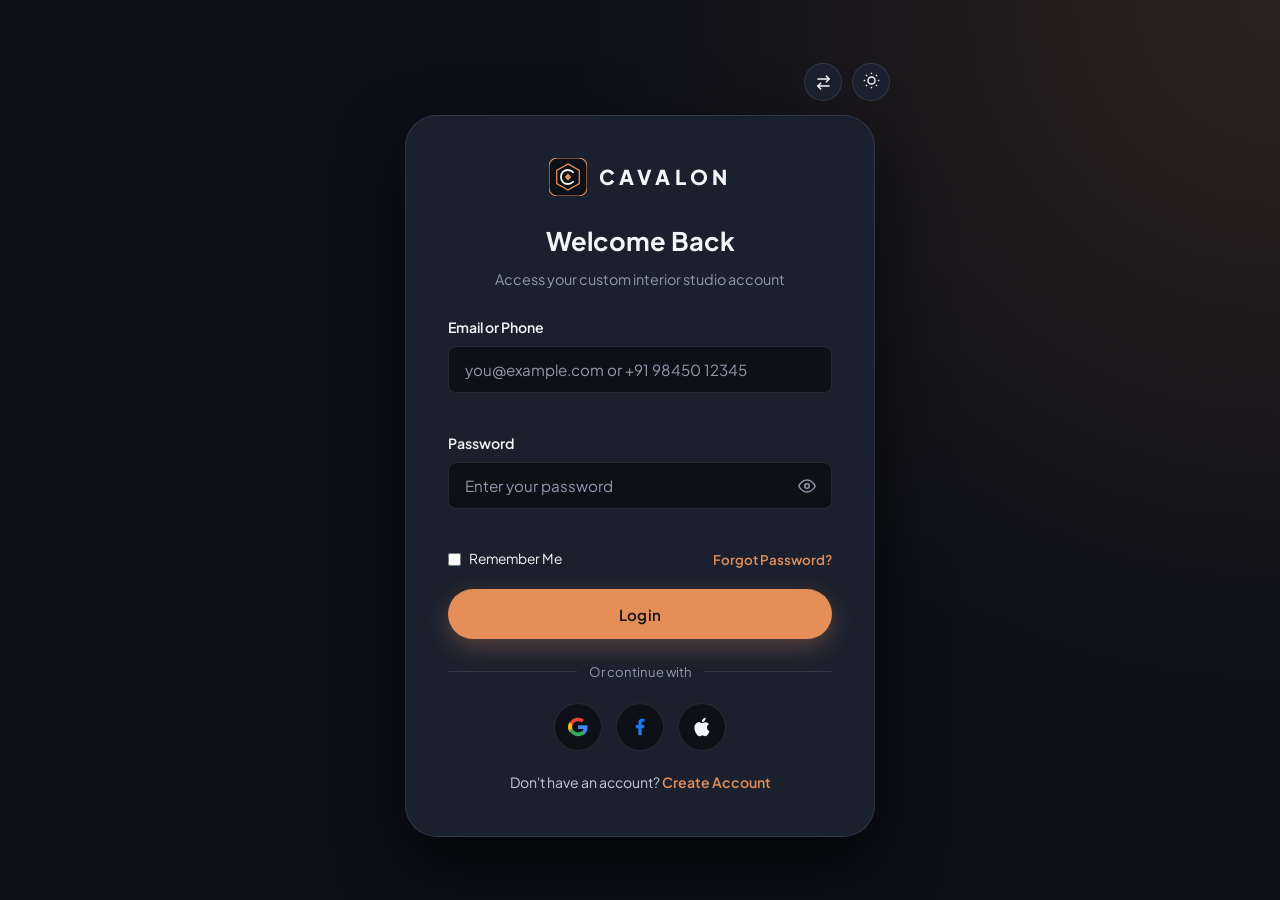
==== login.html @ 158937ce "Initial commit: CAVALON automotive interior customization website" ====
<!DOCTYPE html>
<html lang="en" data-theme="dark" dir="ltr">
<head>
  <meta charset="UTF-8" />
  <meta name="viewport" content="width=device-width, initial-scale=1.0" />
  <title>Login — CAVALON Automotive Interiors</title>
  <meta name="description" content="Sign in to your CAVALON client account to track bespoke interior builds and saved cabin specifications." />
  <link rel="icon" type="image/svg+xml" href="assets/images/favicon.svg" />
  <link rel="preconnect" href="https://fonts.googleapis.com" />
  <link rel="preconnect" href="https://fonts.gstatic.com" crossorigin />
  <link href="https://fonts.googleapis.com/css2?family=Plus+Jakarta+Sans:wght@400;500;600;700;800&display=swap" rel="stylesheet" />
  <link rel="stylesheet" href="assets/css/styles.css" />
  <link rel="stylesheet" href="assets/css/pages.css" />
</head>
<body>
  <main class="auth-page">
    <div class="auth-top-controls">
      <button type="button" class="icon-toggle-btn" id="rtl-toggle-btn" aria-label="Toggle RTL / LTR Layout" title="Toggle RTL / LTR">
        <svg width="17" height="17" viewBox="0 0 24 24" fill="none" stroke="currentColor" stroke-width="2" stroke-linecap="round" stroke-linejoin="round" aria-hidden="true"><polyline points="16 3 20 7 16 11"/><line x1="4" y1="7" x2="20" y2="7"/><polyline points="8 13 4 17 8 21"/><line x1="20" y1="17" x2="4" y2="17"/></svg>
      </button>
      <button type="button" class="icon-toggle-btn" id="theme-toggle-btn" aria-label="Toggle Light/Dark Mode"><span class="theme-icon-slot"></span></button>
    </div>

    <div class="auth-card hero-reveal-1">
      <div class="auth-card-brand">
        <a href="index.html" class="brand-lockup" aria-label="CAVALON Home">
          <svg class="brand-logo-mark" viewBox="0 0 64 64" fill="none" aria-hidden="true">
            <rect width="64" height="64" rx="14" fill="#0D1017" stroke="#E58E58" stroke-width="1.8"/>
            <polygon points="32,10 51,21 51,43 32,54 13,43 13,21" stroke="#E58E58" stroke-width="2.2" fill="none"/>
            <path d="M40.5 24C38.2 21.5 35.1 20.2 31.6 20.2C25 20.2 20.2 25.2 20.2 32C20.2 38.8 25 43.8 31.6 43.8C35.1 43.8 38.2 42.5 40.5 40" stroke="#F3F5F8" stroke-width="3" stroke-linecap="round"/>
            <path d="M32 25.5L37.5 32L32 38.5L26.5 32L32 25.5Z" fill="#E58E58"/>
          </svg>
          <span class="brand-wordmark">CAVALON</span>
        </a>
      </div>

      <h1 style="font-family: var(--font-display); font-size: 1.6rem; text-align: center; margin-bottom: 6px;">Welcome Back</h1>
      <p style="text-align: center; color: var(--text-muted); font-size: 0.9rem; margin-bottom: 24px;">Access your custom interior studio account</p>

      <form id="login-form" novalidate style="display: grid; gap: 14px;">
        <div class="form-group">
          <label class="form-label" for="login-id">Email or Phone</label>
          <input type="text" id="login-id" class="form-control" placeholder="you@example.com or +91 98450 12345" required />
          <span class="form-error" id="err-login-id"></span>
        </div>

        <div class="form-group">
          <label class="form-label" for="login-pass">Password</label>
          <div class="password-wrap">
            <input type="password" id="login-pass" class="form-control" placeholder="Enter your password" required />
            <button type="button" class="eye-toggle-btn" data-toggle-pw="login-pass" aria-label="Toggle password visibility">
              <svg width="18" height="18" viewBox="0 0 24 24" fill="none" stroke="currentColor" stroke-width="2"><path d="M1 12s4-8 11-8 11 8 11 8-4 8-11 8-11-8-11-8z"/><circle cx="12" cy="12" r="3"/></svg>
            </button>
          </div>
          <span class="form-error" id="err-login-pass"></span>
        </div>

        <div style="display: flex; align-items: center; justify-content: space-between; font-size: 0.86rem;">
          <label style="display: inline-flex; align-items: center; gap: 8px; cursor: pointer;">
            <input type="checkbox" id="remember-me" style="accent-color: var(--accent);" />
            <span>Remember Me</span>
          </label>
          <button type="button" id="forgot-pw-btn" style="color: var(--accent); font-weight: 600;">Forgot Password?</button>
        </div>

        <div id="login-feedback" class="form-feedback" role="alert"></div>

        <button type="submit" class="btn btn-primary" style="width: 100%; margin-top: 4px;">Login</button>
      </form>

      <div style="display: flex; align-items: center; gap: 12px; margin-top: 22px; color: var(--text-muted); font-size: 0.82rem;">
        <span style="flex: 1; height: 1px; background: var(--border-color);"></span>
        <span>Or continue with</span>
        <span style="flex: 1; height: 1px; background: var(--border-color);"></span>
      </div>

      <div class="social-auth-row">
        <button type="button" class="social-auth-icon g-btn" data-social="Google" aria-label="Continue with Google">
          <svg width="20" height="20" viewBox="0 0 24 24"><path fill="#EA4335" d="M12 5c1.6 0 3 .6 4.1 1.6l3.1-3.1C17.3 1.7 14.8 1 12 1 7.4 1 3.5 3.6 1.6 7.4l3.7 2.8C6.2 7.2 8.9 5 12 5z"/><path fill="#4285F4" d="M23.5 12.3c0-.8-.1-1.6-.2-2.3H12v4.5h6.5c-.3 1.5-1.1 2.8-2.4 3.6l3.7 2.9c2.2-2 3.7-5 3.7-8.7z"/><path fill="#FBBC05" d="M5.3 14.8c-.2-.8-.4-1.8-.4-2.8s.2-2 .4-2.8L1.6 6.4C.6 8.1 0 10 0 12s.6 3.9 1.6 5.6l3.7-2.8z"/><path fill="#34A853" d="M12 23c3.2 0 6-1.1 8-2.9l-3.7-2.9c-1.1.7-2.5 1.2-4.3 1.2-3.1 0-5.8-2.1-6.7-5L1.6 16.2C3.5 20.1 7.4 23 12 23z"/></svg>
        </button>
        <button type="button" class="social-auth-icon f-btn" data-social="Facebook" aria-label="Continue with Facebook">
          <svg width="20" height="20" viewBox="0 0 24 24" fill="#1877F2"><path d="M14 13.5h2.5l1-4H14v-2c0-1.03 0-2 2-2h1.5V2.14c-.326-.043-1.557-.14-2.857-.14C11.928 2 10 3.657 10 6.7v2.8H7v4h3V22h4v-8.5z"/></svg>
        </button>
        <button type="button" class="social-auth-icon a-btn" data-social="Apple" aria-label="Continue with Apple">
          <svg width="20" height="20" viewBox="0 0 24 24" fill="currentColor"><path d="M16.365 1.43c0 1.14-.493 2.27-1.177 3.08-.744.9-1.99 1.57-2.987 1.57-.12 0-.23-.02-.3-.03-.01-.06-.04-.22-.04-.39 0-1.15.572-2.27 1.206-2.98.804-.94 2.142-1.64 3.248-1.68.03.13.05.28.05.43zm4.565 15.71c-.03.07-.463 1.58-1.518 3.12-.945 1.34-1.94 2.71-3.43 2.71-1.517 0-1.9-.88-3.63-.88-1.698 0-2.302.91-3.67.91-1.377 0-2.332-1.26-3.428-2.8-1.287-1.82-2.323-4.63-2.323-7.28 0-4.28 2.797-6.55 5.552-6.55 1.448 0 2.675.95 3.6.95.865 0 2.222-1.01 3.902-1.01.613 0 2.886.06 4.374 2.19-.13.09-2.383 1.37-2.383 4.19 0 3.26 2.854 4.42 2.955 4.45z"/></svg>
        </button>
      </div>

      <div style="text-align: center; font-size: 0.88rem;">
        <p style="color: var(--text-secondary);">Don't have an account? <a href="signup.html" style="color: var(--accent); font-weight: 600;">Create Account</a></p>
      </div>
    </div>
  </main>

  <script src="assets/js/main.js"></script>
  <script>
    document.querySelectorAll('[data-toggle-pw]').forEach((btn) => {
      btn.addEventListener('click', () => {
        const input = document.getElementById(btn.getAttribute('data-toggle-pw'));
        input.type = input.type === 'password' ? 'text' : 'password';
      });
    });

    document.getElementById('forgot-pw-btn').addEventListener('click', () => {
      const fb = document.getElementById('login-feedback');
      fb.className = 'form-feedback success';
      fb.textContent = 'Password reset flow ready — connect your authentication backend to dispatch reset links.';
    });

    document.querySelectorAll('[data-social]').forEach((btn) => {
      btn.addEventListener('click', () => {
        const fb = document.getElementById('login-feedback');
        fb.className = 'form-feedback success';
        fb.textContent = `${btn.getAttribute('data-social')} OAuth provider selected (frontend UI ready for backend OAuth integration).`;
      });
    });

    document.getElementById('login-form').addEventListener('submit', (e) => {
      e.preventDefault();
      let valid = true;
      const idVal = document.getElementById('login-id').value.trim();
      const pwVal = document.getElementById('login-pass').value;
      const isEmail = /^[^\s@]+@[^\s@]+\.[^\s@]+$/.test(idVal);
      const isPhone = idVal.replace(/\D/g, '').length >= 8;

      document.getElementById('err-login-id').textContent = (isEmail || isPhone) ? '' : 'Enter a valid email address or phone number.';
      if (!(isEmail || isPhone)) valid = false;

      document.getElementById('err-login-pass').textContent = pwVal.length >= 6 ? '' : 'Password must be at least 6 characters.';
      if (pwVal.length < 6) valid = false;

      const fb = document.getElementById('login-feedback');
      if (!valid) {
        fb.className = 'form-feedback error';
        fb.textContent = 'Please check your credentials and try again.';
        return;
      }
      fb.className = 'form-feedback success';
      fb.textContent = 'Credentials validated (frontend demo — connect your authentication API to sign in).';
    });
  </script>
</body>
</html>
---- assets/css/styles.css ----
/* ==========================================================================
   CAVALON — Luxury Automotive Interior Customization
   Design System, Theme Tokens, RTL Support, Animations & Responsive Layout
   ========================================================================== */

:root {
  /* Light Mode Palette — Silk Stone, Midnight Slate & Burnished Copper */
  --bg-primary: #F8F6F3;
  --bg-secondary: #EFECE6;
  --bg-elevated: #FFFFFF;
  --bg-glass: rgba(248, 246, 243, 0.88);
  --bg-dark-surface: #111520;
  --bg-footer: #0B0E16;

  --text-primary: #121621;
  --text-secondary: #434B5C;
  --text-muted: #687185;
  --text-inverse: #F8F6F3;
  --text-footer: #EBEEF5;
  --text-footer-muted: #9BA3B4;

  --accent: #C96F3B;
  --accent-hover: #B05B2A;
  --accent-light: rgba(201, 111, 59, 0.14);
  --accent-glow: rgba(201, 111, 59, 0.28);

  --border-color: rgba(18, 22, 33, 0.11);
  --border-strong: rgba(18, 22, 33, 0.22);
  --shadow-sm: 0 4px 16px rgba(11, 14, 22, 0.06);
  --shadow-md: 0 12px 32px rgba(11, 14, 22, 0.09);
  --shadow-lg: 0 24px 60px rgba(11, 14, 22, 0.14);

  --header-height: 78px;
  --container-max: 1320px;
  --radius-sm: 8px;
  --radius-md: 14px;
  --radius-lg: 22px;
  --radius-xl: 32px;

  --font-body: 'Plus Jakarta Sans', 'Segoe UI', system-ui, sans-serif;
  --font-display: var(--font-body);

  --ease-luxury: cubic-bezier(0.22, 1, 0.36, 1);
  --transition-base: 0.35s var(--ease-luxury);
}

[data-theme="dark"] {
  /* Dark Mode Palette — Midnight Graphite, Carbon Slate & Burnished Copper */
  --bg-primary: #0D1017;
  --bg-secondary: #131823;
  --bg-elevated: #1A202E;
  --bg-glass: rgba(13, 16, 23, 0.88);
  --bg-dark-surface: #080A0F;
  --bg-footer: #07090E;

  --text-primary: #F3F5F8;
  --text-secondary: #C4CBD8;
  --text-muted: #919AB0;
  --text-inverse: #0D1017;
  --text-footer: #F0F3F8;
  --text-footer-muted: #969FB3;

  --accent: #E58E58;
  --accent-hover: #F0A372;
  --accent-light: rgba(229, 142, 88, 0.15);
  --accent-glow: rgba(229, 142, 88, 0.30);

  --border-color: rgba(235, 240, 250, 0.11);
  --border-strong: rgba(235, 240, 250, 0.22);
  --shadow-sm: 0 4px 18px rgba(0, 0, 0, 0.38);
  --shadow-md: 0 14px 36px rgba(0, 0, 0, 0.48);
  --shadow-lg: 0 28px 68px rgba(0, 0, 0, 0.68);
}

/* Reset & Base */
*, *::before, *::after {
  box-sizing: border-box;
  margin: 0;
  padding: 0;
}

html {
  scroll-behavior: smooth;
  font-size: 16px;
  overflow-x: clip;
}

body {
  font-family: var(--font-body);
  background-color: var(--bg-primary);
  color: var(--text-primary);
  line-height: 1.65;
  overflow-x: clip;
  transition: background-color 0.35s ease, color 0.35s ease;
  -webkit-font-smoothing: antialiased;
}

img {
  display: block;
  max-width: 100%;
  height: auto;
}

a {
  color: inherit;
  text-decoration: none;
  transition: color var(--transition-base);
}

button, input, select, textarea {
  font-family: inherit;
  color: inherit;
}

button {
  cursor: pointer;
  border: none;
  background: none;
}

ul, ol {
  list-style: none;
}

/* Container & Layout Utilities */
.container {
  width: 100%;
  max-width: var(--container-max);
  margin-inline: auto;
  padding-inline: clamp(16px, 3vw, 40px);
}

.section {
  padding-block: clamp(64px, 8vw, 116px);
  position: relative;
  overflow-x: clip;
}

.section-alt {
  background-color: var(--bg-secondary);
}

.eyebrow {
  display: inline-flex;
  align-items: center;
  gap: 10px;
  font-size: 0.78rem;
  font-weight: 700;
  letter-spacing: 0.18em;
  text-transform: uppercase;
  color: var(--accent);
  margin-bottom: 14px;
}

.eyebrow::before {
  content: "";
  width: 28px;
  height: 1.5px;
  background-color: var(--accent);
  display: inline-block;
}

.section-title {
  font-family: var(--font-display);
  font-size: clamp(1.9rem, 3.6vw, 3.2rem);
  font-weight: 700;
  line-height: 1.12;
  letter-spacing: -0.02em;
  color: var(--text-primary);
  margin-bottom: 18px;
}

.section-subtitle {
  font-size: clamp(1rem, 1.25vw, 1.125rem);
  color: var(--text-secondary);
  max-width: 64ch;
}

.section .eyebrow {
  display: flex;
  justify-content: center;
  width: 100%;
}

.section .section-title {
  text-align: center;
}

.section-header {
  margin-bottom: clamp(36px, 5vw, 60px);
  text-align: center;
  display: flex;
  flex-direction: column;
  align-items: center;
}

.section-header .section-subtitle {
  margin-inline: auto;
}

.section-header .brand-pills {
  justify-content: center;
}

/* Buttons */
.btn {
  display: inline-flex;
  align-items: center;
  justify-content: center;
  gap: 10px;
  min-height: 50px;
  min-width: 240px;
  padding: 13px 28px;
  border-radius: 999px;
  font-weight: 600;
  font-size: 0.94rem;
  letter-spacing: 0.02em;
  text-align: center;
  transition: transform 0.3s var(--ease-luxury), background-color 0.3s ease, color 0.3s ease, border-color 0.3s ease, box-shadow 0.3s ease;
  white-space: nowrap;
}

.btn-primary {
  background-color: var(--accent);
  color: #111317;
  box-shadow: 0 8px 24px var(--accent-glow);
}

.btn-primary:hover {
  background-color: var(--accent-hover);
  transform: translateY(-2px);
  box-shadow: 0 12px 30px var(--accent-glow);
}

.btn-secondary {
  background-color: transparent;
  color: var(--text-primary);
  border: 1.5px solid var(--border-strong);
}

.btn-secondary:hover {
  border-color: var(--accent);
  color: var(--accent);
  transform: translateY(-2px);
}

.btn-light-outline {
  background-color: rgba(255, 255, 255, 0.08);
  color: #FAF8F5;
  border: 1.5px solid rgba(250, 248, 245, 0.38);
  backdrop-filter: blur(10px);
}

.btn-light-outline:hover {
  background-color: #FAF8F5;
  color: #111317;
  transform: translateY(-2px);
}

.btn-sm {
  min-height: 44px;
  min-width: 0;
  width: 100%;
  padding: 10px 20px;
  font-size: 0.86rem;
}

.header-actions .btn-sm {
  width: auto;
  min-width: auto;
  min-height: 38px;
  padding: 8px 16px;
  white-space: nowrap;
}

/* ==========================================================================
   BRAND LOGO (Consistent across Header, Footer, Login, Signup)
   ========================================================================== */
.brand-lockup {
  display: inline-flex;
  align-items: center;
  gap: 12px;
  flex-shrink: 0;
}

.brand-logo-mark {
  width: 38px;
  height: 38px;
  flex-shrink: 0;
  display: block;
}

.brand-wordmark {
  font-family: var(--font-display);
  font-size: 1.28rem;
  font-weight: 800;
  letter-spacing: 0.2em;
  text-transform: uppercase;
  line-height: 1;
}

/* ==========================================================================
   STICKY HEADER & NAVIGATION
   ========================================================================== */
body.has-fixed-header {
  padding-top: var(--header-height);
}

.site-header {
  position: fixed;
  top: 0;
  inset-inline: 0;
  z-index: 1000;
  height: var(--header-height);
  background-color: var(--bg-glass);
  backdrop-filter: blur(16px);
  -webkit-backdrop-filter: blur(16px);
  border-bottom: 1px solid var(--border-color);
  transition: background-color 0.3s ease, box-shadow 0.3s ease;
}

.site-header.scrolled {
  box-shadow: var(--shadow-sm);
}

.header-inner {
  height: 100%;
  display: flex;
  align-items: center;
  justify-content: space-between;
  flex-wrap: nowrap;
  gap: 12px;
}

.main-nav {
  display: flex;
  align-items: center;
  flex-wrap: nowrap;
  gap: 2px;
}

.nav-link {
  position: relative;
  padding: 8px 10px;
  font-size: 0.88rem;
  font-weight: 600;
  color: var(--text-secondary);
  border-radius: 8px;
  transition: color 0.25s ease, background-color 0.25s ease;
  white-space: nowrap;
}

.nav-link::after {
  content: "";
  position: absolute;
  inset-inline: 12px;
  bottom: 3px;
  height: 2px;
  background-color: var(--accent);
  transform: scaleX(0);
  transform-origin: center;
  transition: transform 0.3s var(--ease-luxury);
}

.nav-link:hover,
.nav-link.active {
  color: var(--text-primary);
}

.nav-link.active::after,
.nav-link:hover::after {
  transform: scaleX(1);
}

.header-actions {
  display: flex;
  align-items: center;
  flex-wrap: nowrap;
  flex-shrink: 0;
  gap: 8px;
}

.auth-nav-group {
  display: flex;
  align-items: center;
  flex-wrap: nowrap;
  gap: 8px;
  margin-inline-start: 4px;
}

.icon-toggle-btn {
  width: 38px;
  height: 38px;
  border-radius: 50%;
  border: 1px solid var(--border-color);
  background-color: var(--bg-elevated);
  color: var(--text-primary);
  display: inline-flex;
  align-items: center;
  justify-content: center;
  font-size: 0.72rem;
  font-weight: 700;
  letter-spacing: 0.04em;
  transition: border-color 0.25s ease, color 0.25s ease, transform 0.25s ease;
}

.icon-toggle-btn:hover {
  border-color: var(--accent);
  color: var(--accent);
  transform: translateY(-1px);
}

.hamburger-btn {
  display: none;
  width: 42px;
  height: 42px;
  border-radius: 10px;
  border: 1px solid var(--border-color);
  background-color: var(--bg-elevated);
  color: var(--text-primary);
  align-items: center;
  justify-content: center;
}

/* Mobile Drawer */
.mobile-drawer {
  position: fixed;
  inset: 0;
  z-index: 1200;
  background-color: rgba(0, 0, 0, 0.55);
  backdrop-filter: blur(6px);
  opacity: 0;
  pointer-events: none;
  transition: opacity 0.3s ease;
}

.mobile-drawer.open {
  opacity: 1;
  pointer-events: auto;
}

.mobile-drawer-panel {
  position: fixed;
  top: 0;
  inset-inline-end: 0;
  width: min(340px, 86vw);
  height: 100dvh;
  background-color: var(--bg-elevated);
  border-inline-start: 1px solid var(--border-color);
  padding: 24px;
  display: flex;
  flex-direction: column;
  gap: 24px;
  transform: translateX(100%);
  transition: transform 0.38s var(--ease-luxury);
  overflow-y: auto;
}

[dir="rtl"] .mobile-drawer-panel {
  transform: translateX(-100%);
}

.mobile-drawer.open .mobile-drawer-panel {
  transform: translateX(0);
}

.mobile-drawer-header {
  display: flex;
  align-items: center;
  justify-content: space-between;
  padding-bottom: 16px;
  border-bottom: 1px solid var(--border-color);
}

.mobile-nav-list {
  display: flex;
  flex-direction: column;
  gap: 6px;
}

.mobile-nav-link {
  display: flex;
  align-items: center;
  justify-content: space-between;
  padding: 12px 14px;
  border-radius: 10px;
  font-weight: 600;
  font-size: 1rem;
  color: var(--text-secondary);
}

.mobile-nav-link.active,
.mobile-nav-link:hover {
  background-color: var(--accent-light);
  color: var(--accent);
}

/* ==========================================================================
   FOOTER
   ========================================================================== */
.site-footer {
  background-color: var(--bg-footer);
  color: var(--text-footer);
  padding-top: 76px;
  padding-bottom: 32px;
  position: relative;
  border-top: 1px solid rgba(255, 255, 255, 0.08);
}

.footer-grid {
  display: grid;
  grid-template-columns: 1.5fr 1fr 1fr 1.2fr;
  gap: 44px;
  padding-bottom: 52px;
  border-bottom: 1px solid rgba(255, 255, 255, 0.1);
}

.footer-brand .brand-wordmark {
  color: #FAF8F5;
}

.footer-desc {
  margin-top: 16px;
  color: var(--text-footer-muted);
  font-size: 0.94rem;
  max-width: 34ch;
}

.footer-heading {
  font-family: var(--font-display);
  font-size: 1rem;
  font-weight: 700;
  letter-spacing: 0.06em;
  text-transform: uppercase;
  color: #FAF8F5;
  margin-bottom: 18px;
}

.footer-links {
  display: flex;
  flex-direction: column;
  gap: 11px;
}

.footer-links a {
  color: var(--text-footer-muted);
  font-size: 0.92rem;
  transition: color 0.25s ease, transform 0.25s ease;
  display: inline-block;
}

.footer-links a:hover {
  color: var(--accent);
  transform: translateX(4px);
}

[dir="rtl"] .footer-links a:hover {
  transform: translateX(-4px);
}

.footer-contact-list {
  display: flex;
  flex-direction: column;
  gap: 12px;
  color: var(--text-footer-muted);
  font-size: 0.92rem;
}

.footer-contact-item {
  display: flex;
  align-items: flex-start;
  gap: 10px;
}

.footer-contact-item svg {
  flex-shrink: 0;
  margin-top: 3px;
  color: var(--accent);
}

/* Social Icons with Individual Brand Hover Effects */
.social-row {
  display: flex;
  align-items: center;
  gap: 12px;
  margin-top: 22px;
}

.social-icon-btn {
  width: 42px;
  height: 42px;
  border-radius: 50%;
  border: 1px solid rgba(255, 255, 255, 0.16);
  background-color: rgba(255, 255, 255, 0.04);
  color: #FAF8F5;
  display: inline-flex;
  align-items: center;
  justify-content: center;
  transition: transform 0.35s var(--ease-luxury), background 0.35s ease, border-color 0.35s ease, box-shadow 0.35s ease, color 0.35s ease;
}

.social-icon-btn.social-ig:hover {
  background: radial-gradient(circle at 30% 107%, #fdf497 0%, #fdf497 5%, #fd5949 45%, #d6249f 60%, #285AEB 90%);
  border-color: transparent;
  transform: translateY(-4px) rotate(6deg);
  box-shadow: 0 10px 22px rgba(214, 36, 159, 0.38);
}

.social-icon-btn.social-fb:hover {
  background-color: #1877F2;
  border-color: #1877F2;
  transform: translateY(-4px) scale(1.08);
  box-shadow: 0 10px 22px rgba(24, 119, 242, 0.38);
}

.social-icon-btn.social-yt:hover {
  background-color: #FF0000;
  border-color: #FF0000;
  transform: translateY(-4px) scale(1.08);
  box-shadow: 0 10px 22px rgba(255, 0, 0, 0.38);
}

.social-icon-btn.social-wa:hover {
  background-color: #25D366;
  border-color: #25D366;
  color: #0B0C0F;
  transform: translateY(-4px) rotate(-6deg);
  box-shadow: 0 10px 22px rgba(37, 211, 102, 0.38);
}

.footer-bottom {
  padding-top: 28px;
  display: flex;
  flex-wrap: wrap;
  align-items: center;
  justify-content: space-between;
  gap: 16px;
  font-size: 0.86rem;
  color: var(--text-footer-muted);
}

.footer-legal {
  display: flex;
  align-items: center;
  gap: 20px;
  padding-inline-end: 64px;
}

.footer-legal a:hover {
  color: var(--accent);
}

.back-to-top-btn {
  position: absolute;
  bottom: 26px;
  inset-inline-end: clamp(16px, 3vw, 40px);
  width: 46px;
  height: 46px;
  border-radius: 50%;
  background-color: var(--accent);
  color: #111317;
  display: inline-flex;
  align-items: center;
  justify-content: center;
  box-shadow: 0 8px 22px rgba(0, 0, 0, 0.45);
  transition: transform 0.35s var(--ease-luxury), background-color 0.25s ease;
}

.back-to-top-btn:hover {
  transform: translateY(-5px);
  background-color: var(--accent-hover);
}

/* ==========================================================================
   UNIQUE SECTION ANIMATIONS (Scroll-Triggered + Interactive)
   ========================================================================== */
[data-anim] {
  opacity: 0;
  will-change: transform, opacity, clip-path, filter;
  transition: opacity 0.85s var(--ease-luxury), transform 0.85s var(--ease-luxury), clip-path 0.95s var(--ease-luxury), filter 0.85s var(--ease-luxury);
}

[data-anim="fade-up"] { transform: translateY(36px); }
[data-anim="fade-left"] { transform: translateX(48px); }
[data-anim="fade-right"] { transform: translateX(-48px); }
[data-anim="zoom-in"] { transform: scale(0.92); }
[data-anim="zoom-out"] { transform: scale(1.07); }
[data-anim="clip-reveal"] { clip-path: inset(0 0 100% 0); transform: translateY(20px); }
[data-anim="mask-slide"] { clip-path: inset(0 100% 0 0); transform: scale(1.04); }
[data-anim="flip-up"] { transform: perspective(900px) rotateX(12deg) translateY(28px); transform-origin: bottom center; }
[data-anim="blur-in"] { filter: blur(10px); transform: translateY(22px); }
[data-anim="skew-rise"] { transform: translateY(34px) skewY(1.8deg); }
[data-anim="stagger-up"] { transform: translateY(24px); }

[data-anim].in-view {
  opacity: 1;
  transform: none;
  clip-path: inset(0 0 0 0);
  filter: blur(0);
}

[data-anim="stagger-up"] > * {
  opacity: 0;
  transform: translateY(24px);
  transition: opacity 0.7s var(--ease-luxury), transform 0.7s var(--ease-luxury);
}

[data-anim="stagger-up"].in-view > * {
  opacity: 1;
  transform: none;
}

[data-anim="stagger-up"].in-view > *:nth-child(1) { transition-delay: 0.05s; }
[data-anim="stagger-up"].in-view > *:nth-child(2) { transition-delay: 0.12s; }
[data-anim="stagger-up"].in-view > *:nth-child(3) { transition-delay: 0.19s; }
[data-anim="stagger-up"].in-view > *:nth-child(4) { transition-delay: 0.26s; }
[data-anim="stagger-up"].in-view > *:nth-child(5) { transition-delay: 0.33s; }
[data-anim="stagger-up"].in-view > *:nth-child(6) { transition-delay: 0.40s; }
[data-anim="stagger-up"].in-view > *:nth-child(7) { transition-delay: 0.47s; }
[data-anim="stagger-up"].in-view > *:nth-child(8) { transition-delay: 0.54s; }

/* Floating animation for Home 2 magazine elements */
@keyframes floatSlow {
  0%, 100% { transform: translateY(0px); }
  50% { transform: translateY(-10px); }
}

.anim-float {
  animation: floatSlow 6s ease-in-out infinite;
}

/* Character / headline reveal */
@keyframes heroTextRise {
  from {
    opacity: 0;
    transform: translateY(32px);
  }
  to {
    opacity: 1;
    transform: translateY(0);
  }
}

.hero-reveal-1 { animation: heroTextRise 0.85s var(--ease-luxury) 0.08s both; }
.hero-reveal-2 { animation: heroTextRise 0.85s var(--ease-luxury) 0.22s both; }
.hero-reveal-3 { animation: heroTextRise 0.85s var(--ease-luxury) 0.36s both; }
.hero-reveal-4 { animation: heroTextRise 0.85s var(--ease-luxury) 0.5s both; }

/* 3D Card Tilt */
.tilt-card {
  transition: transform 0.3s ease, box-shadow 0.3s ease;
  transform-style: preserve-3d;
}

/* Hover Image Zoom */
.img-zoom-wrap {
  overflow: hidden;
  border-radius: inherit;
}

.img-zoom-wrap img {
  transition: transform 0.7s var(--ease-luxury);
}

.img-zoom-wrap:hover img {
  transform: scale(1.07);
}

@media (prefers-reduced-motion: reduce) {
  [data-anim], .hero-reveal-1, .hero-reveal-2, .hero-reveal-3, .hero-reveal-4, .anim-float {
    animation: none !important;
    transition: none !important;
    opacity: 1 !important;
    transform: none !important;
    clip-path: none !important;
  }
  html {
    scroll-behavior: auto;
  }
}

/* ==========================================================================
   SHARED CARDS, FORMS, MODALS & INTERACTIVE COMPONENTS
   ========================================================================== */
.card {
  background-color: var(--bg-elevated);
  border: 1px solid var(--border-color);
  border-radius: var(--radius-md);
  box-shadow: var(--shadow-sm);
  overflow: hidden;
  transition: transform 0.35s var(--ease-luxury), border-color 0.35s ease, box-shadow 0.35s ease;
}

.card:hover {
  border-color: var(--accent);
  box-shadow: var(--shadow-md);
}

.form-group {
  display: flex;
  flex-direction: column;
  gap: 7px;
}

.form-label {
  font-size: 0.88rem;
  font-weight: 600;
  color: var(--text-primary);
}

.form-control {
  width: 100%;
  padding: 13px 16px;
  border-radius: var(--radius-sm);
  border: 1.5px solid var(--border-color);
  background-color: var(--bg-primary);
  color: var(--text-primary);
  font-size: 0.95rem;
  transition: border-color 0.25s ease, box-shadow 0.25s ease;
}

.form-control::placeholder {
  color: var(--text-muted);
}

.form-control:focus {
  outline: none;
  border-color: var(--accent);
  box-shadow: 0 0 0 3px var(--accent-light);
}

.form-error {
  font-size: 0.8rem;
  color: #E04F5F;
  min-height: 18px;
}

.form-feedback {
  padding: 14px 18px;
  border-radius: var(--radius-sm);
  font-size: 0.92rem;
  font-weight: 500;
  display: none;
}

.form-feedback.success {
  display: block;
  background-color: rgba(34, 197, 94, 0.14);
  border: 1px solid rgba(34, 197, 94, 0.4);
  color: #16A34A;
}

[data-theme="dark"] .form-feedback.success {
  color: #4ADE80;
}

.form-feedback.error {
  display: block;
  background-color: rgba(224, 79, 95, 0.14);
  border: 1px solid rgba(224, 79, 95, 0.4);
  color: #E04F5F;
}

/* Before & After Interactive Comparison Slider */
.ba-slider {
  position: relative;
  width: 100%;
  aspect-ratio: 16 / 9;
  border-radius: var(--radius-lg);
  overflow: hidden;
  border: 1px solid var(--border-color);
  box-shadow: var(--shadow-lg);
  user-select: none;
  background-color: #111317;
}

.ba-img {
  position: absolute;
  inset: 0;
  width: 100%;
  height: 100%;
  object-fit: cover;
}

.ba-after-wrap {
  position: absolute;
  inset: 0;
  clip-path: inset(0 0 0 50%);
}

.ba-handle {
  position: absolute;
  top: 0;
  bottom: 0;
  left: 50%;
  width: 3px;
  background-color: var(--accent);
  transform: translateX(-50%);
  pointer-events: none;
  z-index: 5;
}

.ba-handle-knob {
  position: absolute;
  top: 50%;
  left: 50%;
  transform: translate(-50%, -50%);
  width: 46px;
  height: 46px;
  border-radius: 50%;
  background-color: var(--accent);
  color: #111317;
  display: flex;
  align-items: center;
  justify-content: center;
  box-shadow: 0 4px 16px rgba(0, 0, 0, 0.45);
  border: 3px solid #FAF8F5;
}

.ba-range {
  position: absolute;
  inset: 0;
  width: 100%;
  height: 100%;
  opacity: 0;
  cursor: ew-resize;
  z-index: 10;
}

.ba-badge {
  position: absolute;
  bottom: 18px;
  padding: 6px 14px;
  border-radius: 999px;
  background-color: rgba(11, 12, 15, 0.78);
  color: #FAF8F5;
  font-size: 0.78rem;
  font-weight: 700;
  letter-spacing: 0.08em;
  text-transform: uppercase;
  backdrop-filter: blur(8px);
  z-index: 6;
}

.ba-badge-before { left: 18px; }
.ba-badge-after { right: 18px; color: var(--accent); }

/* Modal / Lightbox */
.modal-backdrop {
  position: fixed;
  inset: 0;
  z-index: 1500;
  background-color: rgba(7, 8, 10, 0.82);
  backdrop-filter: blur(10px);
  display: none;
  align-items: center;
  justify-content: center;
  padding: 20px;
}

.modal-backdrop.open {
  display: flex;
}

.modal-box {
  background-color: var(--bg-elevated);
  border: 1px solid var(--border-color);
  border-radius: var(--radius-lg);
  max-width: 820px;
  width: 100%;
  max-height: 90dvh;
  overflow-y: auto;
  position: relative;
  box-shadow: var(--shadow-lg);
}

.modal-close-btn {
  position: absolute;
  top: 14px;
  inset-inline-end: 14px;
  width: 38px;
  height: 38px;
  border-radius: 50%;
  background-color: var(--bg-dark-surface);
  color: #FAF8F5;
  display: inline-flex;
  align-items: center;
  justify-content: center;
  z-index: 10;
}

.mobile-drawer-toggles {
  display: grid;
  grid-template-columns: 1fr 1fr;
  gap: 10px;
  padding-top: 16px;
  margin-top: auto;
  border-top: 1px solid var(--border-color);
}

.mobile-toggle-pill {
  display: inline-flex;
  align-items: center;
  justify-content: center;
  gap: 8px;
  padding: 11px 14px;
  border-radius: 12px;
  border: 1px solid var(--border-color);
  background-color: var(--bg-primary);
  color: var(--text-primary);
  font-size: 0.86rem;
  font-weight: 600;
  transition: border-color 0.25s ease, color 0.25s ease;
}

.mobile-toggle-pill:hover {
  border-color: var(--accent);
  color: var(--accent);
}

/* ==========================================================================
   RESPONSIVE BREAKPOINTS
   ========================================================================== */
@media (max-width: 1120px) {
  .main-nav,
  .auth-nav-group,
  .header-actions .icon-toggle-btn {
    display: none;
  }
  .hamburger-btn {
    display: inline-flex;
  }
  .footer-grid {
    grid-template-columns: repeat(2, 1fr);
  }
}

@media (max-width: 680px) {
  .btn {
    width: 100%;
    min-width: 0;
  }
  .hero-cta-row {
    width: 100%;
  }
  .footer-grid {
    grid-template-columns: 1fr;
    gap: 32px;
  }
  .footer-legal {
    padding-inline-end: 0;
  }
  .back-to-top-btn {
    bottom: 18px;
  }
}
---- assets/css/pages.css ----
/* ==========================================================================
   CAVALON — Page-Specific Editorial Layouts
   Distinct compositions for Home 1, Home 2, About, Products, Gallery, Contact, Auth
   ========================================================================== */

/* Shared Page Hero (About, Services, Products, Gallery, Contact) */
.page-hero {
  position: relative;
  min-height: 54vh;
  display: flex;
  align-items: center;
  padding-block: 80px 64px;
  overflow: hidden;
  background-color: #0B0C0F;
  color: #FAF8F5;
}

.page-hero-bg {
  position: absolute;
  inset: 0;
  width: 100%;
  height: 100%;
  object-fit: cover;
  opacity: 0.62;
  transform: scale(1.03);
  transition: transform 1.2s var(--ease-luxury);
}

.page-hero-overlay {
  position: absolute;
  inset: 0;
  background: linear-gradient(180deg, rgba(11, 12, 15, 0.35) 0%, rgba(11, 12, 15, 0.86) 100%);
}

.page-hero-content {
  position: relative;
  z-index: 2;
  width: 100%;
  display: flex;
  flex-direction: column;
  align-items: center;
  text-align: center;
}

.page-hero-title {
  font-family: var(--font-display);
  font-size: clamp(2.2rem, 4.5vw, 4rem);
  font-weight: 800;
  line-height: 1.08;
  letter-spacing: -0.02em;
  margin-bottom: 16px;
  margin-inline: auto;
  max-width: 18ch;
  color: #FAF8F5;
}

.page-hero-desc {
  font-size: clamp(1rem, 1.3vw, 1.18rem);
  color: rgba(250, 248, 245, 0.84);
  margin-inline: auto;
  max-width: 58ch;
}

/* ==========================================================================
   HOME 1 — 7 SECTIONS
   ========================================================================== */
.hero-h1 {
  position: relative;
  min-height: calc(100vh - var(--header-height));
  display: flex;
  align-items: center;
  padding-block: 72px;
  overflow: hidden;
  background-color: #090A0D;
  color: #FAF8F5;
}

.hero-h1-media {
  position: absolute;
  inset: 0;
  overflow: hidden;
}

.hero-h1-img {
  width: 100%;
  height: 100%;
  object-fit: cover;
  opacity: 0.68;
  animation: heroSlowZoom 18s ease-in-out infinite alternate;
}

@keyframes heroSlowZoom {
  from { transform: scale(1); }
  to { transform: scale(1.08); }
}

.hero-h1-scrim {
  position: absolute;
  inset: 0;
  background: linear-gradient(105deg, rgba(9, 10, 13, 0.92) 0%, rgba(9, 10, 13, 0.62) 55%, rgba(9, 10, 13, 0.25) 100%);
}

.hero-h1-content {
  position: relative;
  z-index: 2;
  width: 100%;
  display: flex;
  flex-direction: column;
  align-items: center;
  text-align: center;
}

.hero-h1-title {
  font-family: var(--font-display);
  font-size: clamp(2.5rem, 5.2vw, 4.5rem);
  font-weight: 800;
  line-height: 1.06;
  letter-spacing: -0.025em;
  margin-bottom: 22px;
  margin-inline: auto;
  max-width: 16ch;
  color: #FAF8F5;
}

.hero-h1-sub {
  font-size: clamp(1.02rem, 1.35vw, 1.2rem);
  color: rgba(250, 248, 245, 0.84);
  margin-bottom: 34px;
  margin-inline: auto;
  max-width: 54ch;
}

.hero-cta-row {
  display: flex;
  flex-wrap: wrap;
  justify-content: center;
  gap: 14px;
}

/* Home 1 Sec 2: Craftsmanship Editorial Overlap */
.craft-overlap-grid {
  display: grid;
  grid-template-columns: 1.2fr 0.9fr;
  align-items: center;
  gap: 0;
}

.craft-img-frame {
  border-radius: var(--radius-lg);
  overflow: hidden;
  aspect-ratio: 16 / 11;
  box-shadow: var(--shadow-lg);
}

.craft-img-frame img {
  width: 100%;
  height: 100%;
  object-fit: cover;
}

.craft-floating-card {
  background-color: var(--bg-elevated);
  border: 1px solid var(--border-color);
  border-radius: var(--radius-lg);
  padding: clamp(28px, 4vw, 48px);
  margin-inline-start: -80px;
  position: relative;
  z-index: 2;
  box-shadow: var(--shadow-lg);
}

.craft-pillars {
  display: grid;
  grid-template-columns: repeat(2, 1fr);
  gap: 16px;
  margin-top: 26px;
}

.craft-pillar {
  padding: 14px;
  border-radius: var(--radius-sm);
  background-color: var(--bg-secondary);
  border: 1px solid var(--border-color);
  font-size: 0.9rem;
  font-weight: 600;
}

/* Home 1 Sec 3: Horizontal Scrolling Categories */
.hscroll-header {
  display: flex;
  flex-direction: column;
  align-items: center;
  text-align: center;
  gap: 20px;
  margin-bottom: 36px;
}

.hscroll-controls {
  display: flex;
  gap: 10px;
}

.hscroll-btn {
  width: 44px;
  height: 44px;
  border-radius: 50%;
  border: 1px solid var(--border-strong);
  background-color: var(--bg-elevated);
  color: var(--text-primary);
  display: inline-flex;
  align-items: center;
  justify-content: center;
  transition: border-color 0.25s ease, background-color 0.25s ease, color 0.25s ease;
}

.hscroll-btn:hover {
  border-color: var(--accent);
  background-color: var(--accent);
  color: #111317;
}

.hscroll-track {
  display: flex;
  gap: 22px;
  overflow-x: auto;
  scroll-snap-type: x mandatory;
  padding-bottom: 14px;
  scrollbar-width: thin;
  scrollbar-color: var(--accent) transparent;
}

.categories-grid-4 {
  display: grid;
  grid-template-columns: repeat(4, 1fr);
  gap: 22px;
}

.categories-grid-4 .cat-scroll-card {
  flex: initial;
  display: flex;
  flex-direction: column;
}

.cat-scroll-card {
  flex: 0 0 clamp(260px, 27vw, 330px);
  scroll-snap-align: start;
  border-radius: var(--radius-md);
  background-color: var(--bg-elevated);
  border: 1px solid var(--border-color);
  overflow: hidden;
  transition: transform 0.35s var(--ease-luxury), border-color 0.35s ease;
}

.cat-scroll-card:hover {
  transform: translateY(-6px);
  border-color: var(--accent);
}

.cat-scroll-img {
  aspect-ratio: 4 / 3;
  width: 100%;
  object-fit: cover;
}

.cat-scroll-body {
  padding: 20px;
}

.cat-scroll-title {
  font-family: var(--font-display);
  font-size: 1.12rem;
  font-weight: 700;
  margin-bottom: 6px;
}

/* Home 1 Sec 4: Featured Collections (Uniform Equal-Size Grid) */
.asymmetric-collections {
  display: grid;
  grid-template-columns: repeat(2, 1fr);
  gap: 24px;
}

.col-card-lg,
.col-card-sm,
.col-card-sm-alt,
.col-card-lg-alt {
  grid-column: auto;
  display: flex;
  flex-direction: column;
  height: 100%;
}

.col-media {
  position: relative;
  aspect-ratio: 16 / 10;
  width: 100%;
  overflow: hidden;
  flex-shrink: 0;
}

.col-media img {
  width: 100%;
  height: 100%;
  object-fit: cover;
}

.col-body {
  padding: 28px;
  flex: 1;
  display: flex;
  flex-direction: column;
  justify-content: space-between;
  gap: 16px;
}

/* Home 1 Sec 5: Why Choose Us Split */
.why-split {
  display: grid;
  grid-template-columns: 1.08fr 0.92fr;
  gap: clamp(28px, 4vw, 48px);
  align-items: stretch;
}

.why-split > div:first-child {
  display: flex;
}

.why-features-grid {
  display: grid;
  grid-template-columns: repeat(2, 1fr);
  gap: 18px;
  width: 100%;
  height: 100%;
}

.why-split .craft-img-frame {
  aspect-ratio: auto;
  height: 100%;
  min-height: 440px;
}

.why-split .craft-img-frame img {
  width: 100%;
  height: 100%;
  object-fit: cover;
}

.why-feature-item {
  padding: 22px;
  border-radius: var(--radius-md);
  background-color: var(--bg-elevated);
  border: 1px solid var(--border-color);
  transition: transform 0.3s ease, border-color 0.3s ease;
}

.why-feature-item:hover {
  transform: translateY(-4px);
  border-color: var(--accent);
}

.why-icon-box {
  width: 44px;
  height: 44px;
  border-radius: 12px;
  background-color: var(--accent-light);
  color: var(--accent);
  display: inline-flex;
  align-items: center;
  justify-content: center;
  margin-bottom: 14px;
}

/* Home 1 Sec 7: Testimonial Grid + Final CTA */
.testimonials-grid {
  display: grid;
  grid-template-columns: repeat(3, 1fr);
  gap: 24px;
  margin-bottom: 64px;
}

.testimonial-card {
  background-color: var(--bg-elevated);
  border: 1px solid var(--border-color);
  border-radius: var(--radius-lg);
  padding: clamp(24px, 3vw, 34px);
  text-align: center;
  box-shadow: var(--shadow-md);
  display: flex;
  flex-direction: column;
  align-items: center;
  justify-content: space-between;
  gap: 16px;
  transition: transform 0.35s var(--ease-luxury), border-color 0.35s ease;
}

.testimonial-card:hover {
  transform: translateY(-5px);
  border-color: var(--accent);
}

.testimonial-stars {
  color: var(--accent);
  font-size: 1.05rem;
  letter-spacing: 0.14em;
}

.testimonial-quote {
  font-size: 0.98rem;
  font-weight: 500;
  line-height: 1.65;
  color: var(--text-primary);
}

.testimonial-author-row {
  display: flex;
  flex-direction: column;
  align-items: center;
  gap: 10px;
  margin-top: 6px;
}

.testimonial-avatar {
  width: 62px;
  height: 62px;
  border-radius: 50%;
  object-fit: cover;
  border: 2px solid var(--accent);
  box-shadow: 0 4px 14px var(--accent-glow);
}

.final-cta-banner {
  background: linear-gradient(135deg, #14161A 0%, #1E2128 100%);
  color: #FAF8F5;
  border-radius: var(--radius-xl);
  padding: clamp(36px, 5vw, 68px);
  border: 1px solid rgba(212, 174, 106, 0.25);
  display: flex;
  flex-direction: column;
  align-items: center;
  justify-content: center;
  text-align: center;
  gap: 24px;
}

.final-cta-banner p {
  margin-inline: auto;
}

.final-cta-banner .social-row {
  justify-content: center;
}

.final-cta-banner .section-title {
  color: #FAF8F5;
  margin-bottom: 10px;
}

/* ==========================================================================
   HOME 2 — 7 SECTIONS (Distinct Creative Showcase)
   ========================================================================== */
.hero-h2 {
  position: relative;
  min-height: 92vh;
  display: grid;
  grid-template-columns: 1fr 1fr;
  background-color: var(--bg-dark-surface);
  color: #FAF8F5;
  overflow: hidden;
}

.hero-h2-left {
  padding: clamp(48px, 6vw, 96px) clamp(24px, 5vw, 72px);
  display: flex;
  flex-direction: column;
  align-items: center;
  justify-content: center;
  text-align: center;
  z-index: 2;
}

.hero-h2-right {
  position: relative;
  min-height: 440px;
}

.hero-h2-right img {
  position: absolute;
  inset: 0;
  width: 100%;
  height: 100%;
  object-fit: cover;
}

/* Home 2 Sec 2: Magazine Composition */
.magazine-grid {
  display: grid;
  grid-template-columns: 1.15fr 0.85fr;
  gap: 48px;
  align-items: center;
}

.magazine-collage {
  position: relative;
  display: grid;
  grid-template-columns: repeat(2, 1fr);
  gap: 18px;
}

.magazine-collage-main {
  grid-column: span 2;
  border-radius: var(--radius-lg);
  aspect-ratio: 16 / 9;
  object-fit: cover;
}

.magazine-collage-sub {
  border-radius: var(--radius-md);
  aspect-ratio: 4 / 3;
  object-fit: cover;
  box-shadow: var(--shadow-md);
}

/* Home 2 Sec 3: Interactive Car Customizer Journey */
.customizer-panel {
  background-color: var(--bg-elevated);
  border: 1px solid var(--border-color);
  border-radius: var(--radius-xl);
  padding: clamp(24px, 4vw, 48px);
  display: grid;
  grid-template-columns: 1.25fr 0.85fr;
  gap: 36px;
  box-shadow: var(--shadow-lg);
}

.customizer-steps {
  display: grid;
  grid-template-columns: repeat(2, 1fr);
  gap: 18px;
}

.swatch-row {
  display: flex;
  flex-wrap: wrap;
  gap: 10px;
}

.swatch-btn {
  width: 34px;
  height: 34px;
  border-radius: 50%;
  border: 2px solid var(--border-strong);
  transition: transform 0.2s ease, box-shadow 0.2s ease;
}

.swatch-btn.active {
  transform: scale(1.14);
  box-shadow: 0 0 0 3px var(--bg-elevated), 0 0 0 5px var(--accent);
}

.customizer-summary {
  background-color: var(--bg-secondary);
  border: 1px solid var(--border-color);
  border-radius: var(--radius-lg);
  padding: 28px;
  display: flex;
  flex-direction: column;
  justify-content: space-between;
  gap: 20px;
}

/* Home 2 Sec 5: Vehicle Specialties Grid */
.specialties-grid {
  display: grid;
  grid-template-columns: repeat(3, 1fr);
  gap: 22px;
}

.specialty-card {
  position: relative;
  border-radius: var(--radius-md);
  overflow: hidden;
  aspect-ratio: 4 / 3;
}

.specialty-card img {
  width: 100%;
  height: 100%;
  object-fit: cover;
  transition: transform 0.65s var(--ease-luxury);
}

.specialty-card:hover img {
  transform: scale(1.08);
}

.specialty-overlay {
  position: absolute;
  inset: 0;
  background: linear-gradient(180deg, transparent 35%, rgba(10, 11, 14, 0.88) 100%);
  padding: 22px;
  display: flex;
  flex-direction: column;
  justify-content: flex-end;
  color: #FAF8F5;
}

/* Home 2 Sec 6: Installation Process Timeline */
.timeline-grid {
  display: grid;
  grid-template-columns: repeat(5, 1fr);
  gap: 18px;
  position: relative;
}

.timeline-step {
  background-color: var(--bg-elevated);
  border: 1px solid var(--border-color);
  border-radius: var(--radius-md);
  padding: 24px 20px;
  position: relative;
}

.timeline-num {
  font-family: var(--font-display);
  font-size: 2rem;
  font-weight: 800;
  color: var(--accent);
  line-height: 1;
  margin-bottom: 14px;
}

.timeline-step .cat-scroll-title {
  line-height: 1.3;
  min-height: 2.6em;
}

/* Home 2 Sec 7: Mosaic */
.mosaic-grid {
  display: grid;
  grid-template-columns: repeat(4, 1fr);
  gap: 16px;
}

.mosaic-item {
  border-radius: var(--radius-md);
  overflow: hidden;
  aspect-ratio: 4 / 3;
}

.mosaic-item img {
  width: 100%;
  height: 100%;
  object-fit: cover;
}

/* ==========================================================================
   ABOUT — 5 SECTIONS
   ========================================================================== */
.split-editorial {
  display: grid;
  grid-template-columns: 1fr 1fr;
  gap: clamp(32px, 5vw, 64px);
  align-items: center;
}

#expertise .split-editorial,
#service-standards .split-editorial {
  align-items: stretch;
}

#expertise .craft-img-frame,
#service-standards .craft-img-frame {
  aspect-ratio: auto;
  height: 100%;
  min-height: 380px;
}

#expertise .craft-img-frame img,
#service-standards .craft-img-frame img {
  width: 100%;
  height: 100%;
  object-fit: cover;
}

.stats-row {
  display: grid;
  grid-template-columns: repeat(3, 1fr);
  gap: 18px;
  margin-top: 28px;
}

.stat-box {
  padding: 18px;
  border-radius: var(--radius-sm);
  background-color: var(--bg-secondary);
  border: 1px solid var(--border-color);
}

.stat-value {
  font-family: var(--font-display);
  font-size: 1.9rem;
  font-weight: 800;
  color: var(--accent);
}

.values-grid {
  display: grid;
  grid-template-columns: repeat(5, 1fr);
  gap: 18px;
}

/* ==========================================================================
   PRODUCTS — 5 SECTIONS
   ========================================================================== */
.filter-toolbar {
  display: flex;
  flex-wrap: wrap;
  gap: 14px;
  align-items: center;
  justify-content: space-between;
  margin-bottom: 28px;
  padding: 20px;
  background-color: var(--bg-elevated);
  border: 1px solid var(--border-color);
  border-radius: var(--radius-md);
}

.brand-pills {
  display: flex;
  flex-wrap: wrap;
  gap: 10px;
  margin-bottom: 20px;
}

.filter-pill {
  padding: 9px 18px;
  border-radius: 999px;
  border: 1px solid var(--border-color);
  background-color: var(--bg-elevated);
  color: var(--text-secondary);
  font-size: 0.86rem;
  font-weight: 600;
  transition: all 0.25s ease;
}

.filter-pill:hover,
.filter-pill.active {
  background-color: var(--accent);
  color: #111317;
  border-color: var(--accent);
}

.products-grid {
  display: grid;
  grid-template-columns: repeat(3, 1fr);
  gap: 24px;
}

.products-grid > .card {
  display: flex;
  flex-direction: column;
  height: 100%;
}

.product-card-img {
  aspect-ratio: 4 / 3;
  width: 100%;
  object-fit: cover;
}

.product-card-body {
  padding: 22px;
  flex: 1;
  display: flex;
  flex-direction: column;
  gap: 10px;
}

.product-card-body > .btn,
.product-card-body > div:last-child {
  margin-top: auto !important;
  padding-top: 8px;
}

.color-dots {
  display: flex;
  gap: 6px;
}

.color-dot {
  width: 16px;
  height: 16px;
  border-radius: 50%;
  border: 1px solid var(--border-strong);
}

/* ==========================================================================
   GALLERY — 5 SECTIONS
   ========================================================================== */
.gallery-masonry {
  display: grid;
  grid-template-columns: repeat(4, 1fr);
  gap: 18px;
}

.gallery-tile {
  position: relative;
  border-radius: var(--radius-md);
  overflow: hidden;
  aspect-ratio: 4 / 3;
  cursor: pointer;
}

.gallery-tile img {
  width: 100%;
  height: 100%;
  object-fit: cover;
  transition: transform 0.6s var(--ease-luxury);
}

.gallery-tile:hover img {
  transform: scale(1.08);
}

.gallery-tile-cap {
  position: absolute;
  inset: 0;
  background: linear-gradient(180deg, transparent 45%, rgba(10, 11, 14, 0.88) 100%);
  padding: 18px;
  display: flex;
  flex-direction: column;
  justify-content: flex-end;
  color: #FAF8F5;
  opacity: 0;
  transition: opacity 0.3s ease;
}

.gallery-tile:hover .gallery-tile-cap {
  opacity: 1;
}

/* ==========================================================================
   CONTACT — 5 SECTIONS
   ========================================================================== */
.contact-info-grid {
  display: grid;
  grid-template-columns: repeat(4, 1fr);
  gap: 20px;
}

.quote-form-card {
  background-color: var(--bg-elevated);
  border: 1px solid var(--border-color);
  border-radius: var(--radius-xl);
  padding: clamp(24px, 4vw, 48px);
  box-shadow: var(--shadow-md);
}

.quote-form-grid {
  display: grid;
  grid-template-columns: repeat(3, 1fr);
  gap: 20px;
}

.quote-span-full {
  grid-column: 1 / -1;
}

/* ==========================================================================
   AUTH PAGES (LOGIN & SIGNUP)
   ========================================================================== */
.auth-page {
  min-height: 100dvh;
  display: flex;
  flex-direction: column;
  align-items: center;
  justify-content: center;
  padding: 32px 16px;
  background: radial-gradient(circle at top right, var(--accent-light), transparent 45%), var(--bg-primary);
}

.auth-top-controls {
  width: 100%;
  max-width: 500px;
  display: flex;
  justify-content: flex-end;
  gap: 10px;
  margin-bottom: 14px;
  position: relative;
  z-index: 10;
}

.auth-card {
  width: 100%;
  max-width: 470px;
  background-color: var(--bg-elevated);
  border: 1px solid var(--border-color);
  border-radius: var(--radius-xl);
  padding: clamp(28px, 4vw, 42px);
  box-shadow: var(--shadow-lg);
}

.auth-card-brand {
  display: flex;
  justify-content: center;
  margin-bottom: 24px;
}

.password-wrap {
  position: relative;
}

.password-wrap .form-control {
  padding-inline-end: 46px;
}

.eye-toggle-btn {
  position: absolute;
  top: 50%;
  inset-inline-end: 12px;
  transform: translateY(-50%);
  color: var(--text-muted);
  padding: 4px;
  display: inline-flex;
  align-items: center;
  justify-content: center;
}

.eye-toggle-btn:hover {
  color: var(--accent);
}

.social-auth-row {
  display: flex;
  justify-content: center;
  gap: 14px;
  margin-block: 20px;
}

.social-auth-icon {
  width: 48px;
  height: 48px;
  border-radius: 50%;
  border: 1px solid var(--border-color);
  background-color: var(--bg-primary);
  display: inline-flex;
  align-items: center;
  justify-content: center;
  transition: transform 0.3s var(--ease-luxury), border-color 0.3s ease, box-shadow 0.3s ease;
}

.social-auth-icon.g-btn:hover {
  transform: translateY(-4px) scale(1.06);
  border-color: #4285F4;
  box-shadow: 0 8px 20px rgba(66, 133, 244, 0.25);
}

.social-auth-icon.f-btn:hover {
  transform: translateY(-4px) scale(1.06);
  border-color: #1877F2;
  box-shadow: 0 8px 20px rgba(24, 119, 242, 0.25);
}

.social-auth-icon.a-btn:hover {
  transform: translateY(-4px) scale(1.06);
  border-color: var(--text-primary);
  box-shadow: 0 8px 20px rgba(128, 128, 128, 0.28);
}

/* ==========================================================================
   RESPONSIVE OVERRIDES FOR ALL PAGES
   ========================================================================== */
@media (max-width: 1120px) {
  .craft-overlap-grid,
  .why-split,
  .hero-h2,
  .magazine-grid,
  .customizer-panel,
  .split-editorial {
    grid-template-columns: 1fr;
  }
  .craft-floating-card {
    margin-inline-start: 0;
    margin-top: -36px;
    margin-inline: 16px;
  }
  .timeline-grid,
  .values-grid {
    grid-template-columns: repeat(2, 1fr);
  }
  .products-grid,
  .specialties-grid,
  .testimonials-grid,
  .quote-form-grid {
    grid-template-columns: repeat(2, 1fr);
  }
  .gallery-masonry,
  .mosaic-grid,
  .contact-info-grid,
  .categories-grid-4 {
    grid-template-columns: repeat(2, 1fr);
  }
}

@media (max-width: 680px) {
  .why-features-grid,
  .customizer-steps,
  .timeline-grid,
  .values-grid,
  .products-grid,
  .specialties-grid,
  .testimonials-grid,
  .gallery-masonry,
  .mosaic-grid,
  .contact-info-grid,
  .categories-grid-4,
  .asymmetric-collections,
  .quote-form-grid,
  .stats-row,
  .craft-pillars {
    grid-template-columns: 1fr;
  }
  .craft-floating-card {
    margin-inline: 0;
    margin-top: 18px;
  }
}
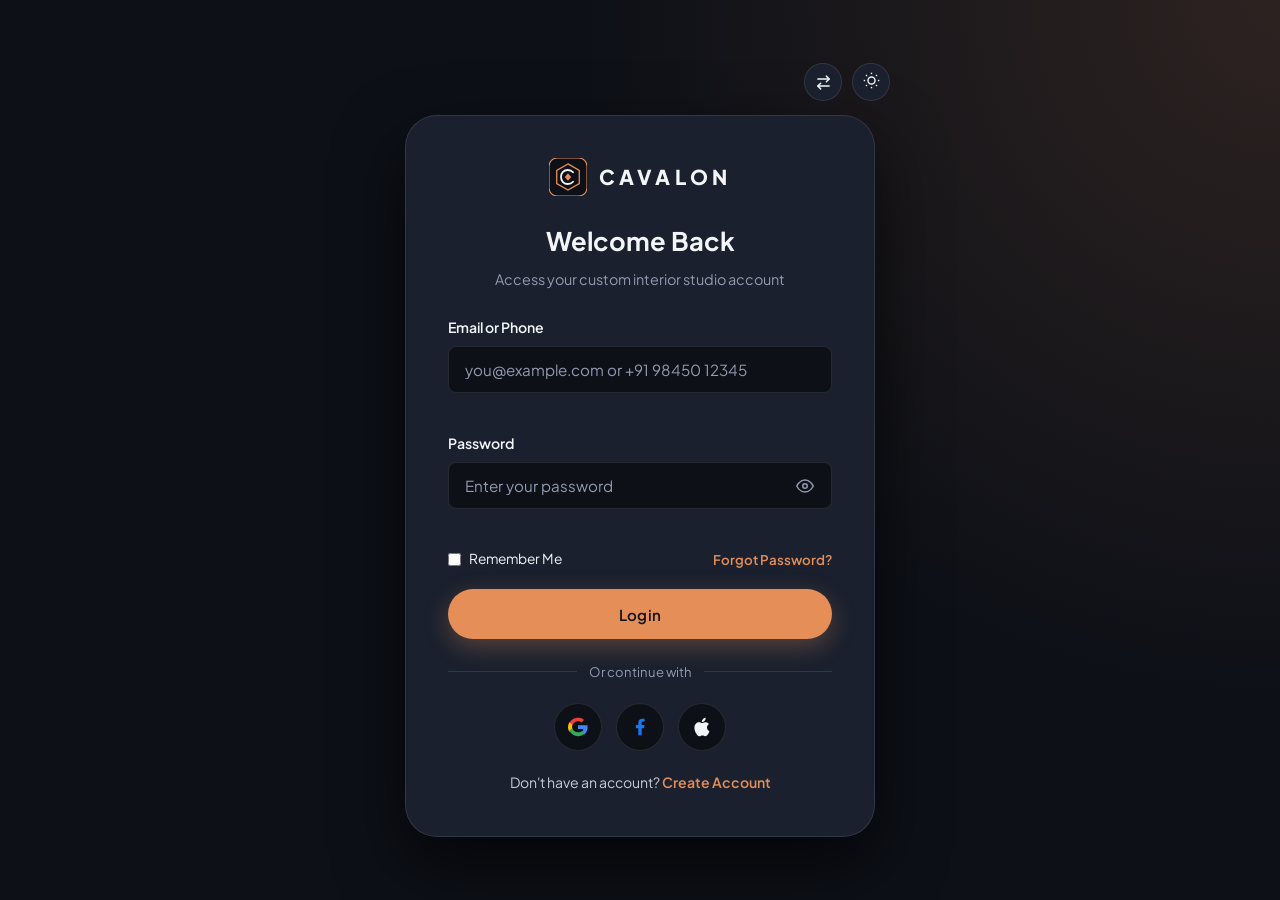
==== commit 12a158f6: "corrections" ====
--- a/login.html
+++ b/login.html
@@ -60,7 +60,7 @@
             <input type="checkbox" id="remember-me" style="accent-color: var(--accent);" />
             <span>Remember Me</span>
           </label>
-          <button type="button" id="forgot-pw-btn" style="color: var(--accent); font-weight: 600;">Forgot Password?</button>
+          <button type="button" id="forgot-pw-btn" class="auth-link">Forgot Password?</button>
         </div>
 
         <div id="login-feedback" class="form-feedback" role="alert"></div>
@@ -87,7 +87,7 @@
       </div>
 
       <div style="text-align: center; font-size: 0.88rem;">
-        <p style="color: var(--text-secondary);">Don't have an account? <a href="signup.html" style="color: var(--accent); font-weight: 600;">Create Account</a></p>
+        <p style="color: var(--text-secondary);">Don't have an account? <a href="signup.html" class="auth-link">Create Account</a></p>
       </div>
     </div>
   </main>
--- a/assets/css/styles.css
+++ b/assets/css/styles.css
@@ -651,7 +651,7 @@
 }
 
 .back-to-top-btn {
-  position: absolute;
+  position: fixed;
   bottom: 26px;
   inset-inline-end: clamp(16px, 3vw, 40px);
   width: 46px;
@@ -664,6 +664,7 @@
   justify-content: center;
   box-shadow: 0 8px 22px rgba(0, 0, 0, 0.45);
   transition: transform 0.35s var(--ease-luxury), background-color 0.25s ease;
+  z-index: 990;
 }
 
 .back-to-top-btn:hover {
--- a/assets/css/pages.css
+++ b/assets/css/pages.css
@@ -713,16 +713,20 @@
    PRODUCTS — 5 SECTIONS
    ========================================================================== */
 .filter-toolbar {
-  display: flex;
-  flex-wrap: wrap;
+  display: grid;
+  grid-template-columns: 1fr 1fr 1.4fr 1fr;
   gap: 14px;
   align-items: center;
-  justify-content: space-between;
   margin-bottom: 28px;
   padding: 20px;
   background-color: var(--bg-elevated);
   border: 1px solid var(--border-color);
   border-radius: var(--radius-md);
+}
+
+.filter-toolbar .form-control {
+  width: 100%;
+  max-width: 100%;
 }
 
 .brand-pills {
@@ -866,6 +870,10 @@
   grid-column: 1 / -1;
 }
 
+.quote-form-card .btn {
+  width: 100%;
+}
+
 /* ==========================================================================
    AUTH PAGES (LOGIN & SIGNUP)
    ========================================================================== */
@@ -904,6 +912,37 @@
   display: flex;
   justify-content: center;
   margin-bottom: 24px;
+}
+
+.auth-card-brand .brand-lockup {
+  transition: transform 0.25s ease, opacity 0.25s ease;
+}
+
+.auth-card-brand .brand-lockup:hover {
+  transform: translateY(-2px);
+  opacity: 0.92;
+}
+
+.auth-link,
+#forgot-pw-btn,
+.auth-card a:not(.brand-lockup) {
+  color: var(--accent);
+  font-weight: 600;
+  text-decoration: none;
+  cursor: pointer;
+  background: none;
+  border: none;
+  padding: 0;
+  transition: color 0.25s ease, text-decoration 0.25s ease, opacity 0.25s ease;
+  display: inline-block;
+}
+
+.auth-link:hover,
+#forgot-pw-btn:hover,
+.auth-card a:not(.brand-lockup):hover {
+  color: var(--accent-hover);
+  text-decoration: underline;
+  text-underline-offset: 4px;
 }
 
 .password-wrap {
@@ -920,14 +959,19 @@
   inset-inline-end: 12px;
   transform: translateY(-50%);
   color: var(--text-muted);
-  padding: 4px;
+  padding: 6px;
+  border-radius: 50%;
   display: inline-flex;
   align-items: center;
   justify-content: center;
+  cursor: pointer;
+  transition: color 0.25s ease, background-color 0.25s ease, transform 0.25s ease;
 }
 
 .eye-toggle-btn:hover {
   color: var(--accent);
+  background-color: var(--accent-light);
+  transform: translateY(-50%) scale(1.12);
 }
 
 .social-auth-row {
@@ -946,25 +990,49 @@
   display: inline-flex;
   align-items: center;
   justify-content: center;
-  transition: transform 0.3s var(--ease-luxury), border-color 0.3s ease, box-shadow 0.3s ease;
+  cursor: pointer;
+  transition: transform 0.3s var(--ease-luxury), border-color 0.3s ease, box-shadow 0.3s ease, background-color 0.3s ease;
+}
+
+.social-auth-icon svg {
+  transition: transform 0.25s ease;
+}
+
+.social-auth-icon:hover {
+  cursor: pointer;
+}
+
+.social-auth-icon:hover svg {
+  transform: scale(1.12);
 }
 
 .social-auth-icon.g-btn:hover {
-  transform: translateY(-4px) scale(1.06);
+  transform: translateY(-4px) scale(1.08);
   border-color: #4285F4;
-  box-shadow: 0 8px 20px rgba(66, 133, 244, 0.25);
+  background-color: rgba(66, 133, 244, 0.08);
+  box-shadow: 0 8px 20px rgba(66, 133, 244, 0.28);
 }
 
 .social-auth-icon.f-btn:hover {
-  transform: translateY(-4px) scale(1.06);
+  transform: translateY(-4px) scale(1.08);
   border-color: #1877F2;
-  box-shadow: 0 8px 20px rgba(24, 119, 242, 0.25);
+  background-color: rgba(24, 119, 242, 0.08);
+  box-shadow: 0 8px 20px rgba(24, 119, 242, 0.28);
 }
 
 .social-auth-icon.a-btn:hover {
-  transform: translateY(-4px) scale(1.06);
-  border-color: var(--text-primary);
-  box-shadow: 0 8px 20px rgba(128, 128, 128, 0.28);
+  transform: translateY(-4px) scale(1.08);
+  border-color: var(--accent);
+  background-color: var(--accent-light);
+  box-shadow: 0 8px 20px var(--accent-glow);
+}
+
+.auth-top-controls .icon-toggle-btn:hover {
+  border-color: var(--accent);
+  color: var(--accent);
+  background-color: var(--bg-elevated);
+  transform: translateY(-2px) scale(1.06);
+  box-shadow: 0 4px 14px var(--accent-glow);
 }
 
 /* ==========================================================================
@@ -994,9 +1062,24 @@
   .quote-form-grid {
     grid-template-columns: repeat(2, 1fr);
   }
+  .testimonials-grid .testimonial-card:last-child:nth-child(odd),
+  #service-packages .products-grid > :last-child:nth-child(odd),
+  #service-packages .card:last-child:nth-child(odd) {
+    grid-column: 1 / -1;
+    justify-self: center;
+    margin-inline: auto;
+    width: 100%;
+    max-width: calc((100% - 24px) / 2);
+  }
+  #gallery-cta .btn {
+    display: flex;
+    width: fit-content;
+    margin-inline: auto;
+  }
   .gallery-masonry,
   .mosaic-grid,
   .contact-info-grid,
+  .filter-toolbar,
   .categories-grid-4 {
     grid-template-columns: repeat(2, 1fr);
   }
@@ -1013,6 +1096,7 @@
   .gallery-masonry,
   .mosaic-grid,
   .contact-info-grid,
+  .filter-toolbar,
   .categories-grid-4,
   .asymmetric-collections,
   .quote-form-grid,
@@ -1024,4 +1108,29 @@
     margin-inline: 0;
     margin-top: 18px;
   }
-}
+  .testimonials-grid .testimonial-card:last-child:nth-child(odd),
+  #service-packages .products-grid > :last-child:nth-child(odd),
+  #service-packages .card:last-child:nth-child(odd) {
+    grid-column: auto;
+    max-width: 100%;
+    margin-inline: 0;
+  }
+  #gallery-cta .btn {
+    width: 100%;
+    margin-inline: 0;
+  }
+  .brand-pills {
+    display: flex;
+    flex-direction: column;
+    width: 100%;
+    gap: 8px;
+  }
+  .brand-pills .filter-pill {
+    width: 100%;
+    text-align: center;
+    justify-content: center;
+    display: inline-flex;
+    align-items: center;
+    padding: 10px 18px;
+  }
+}
